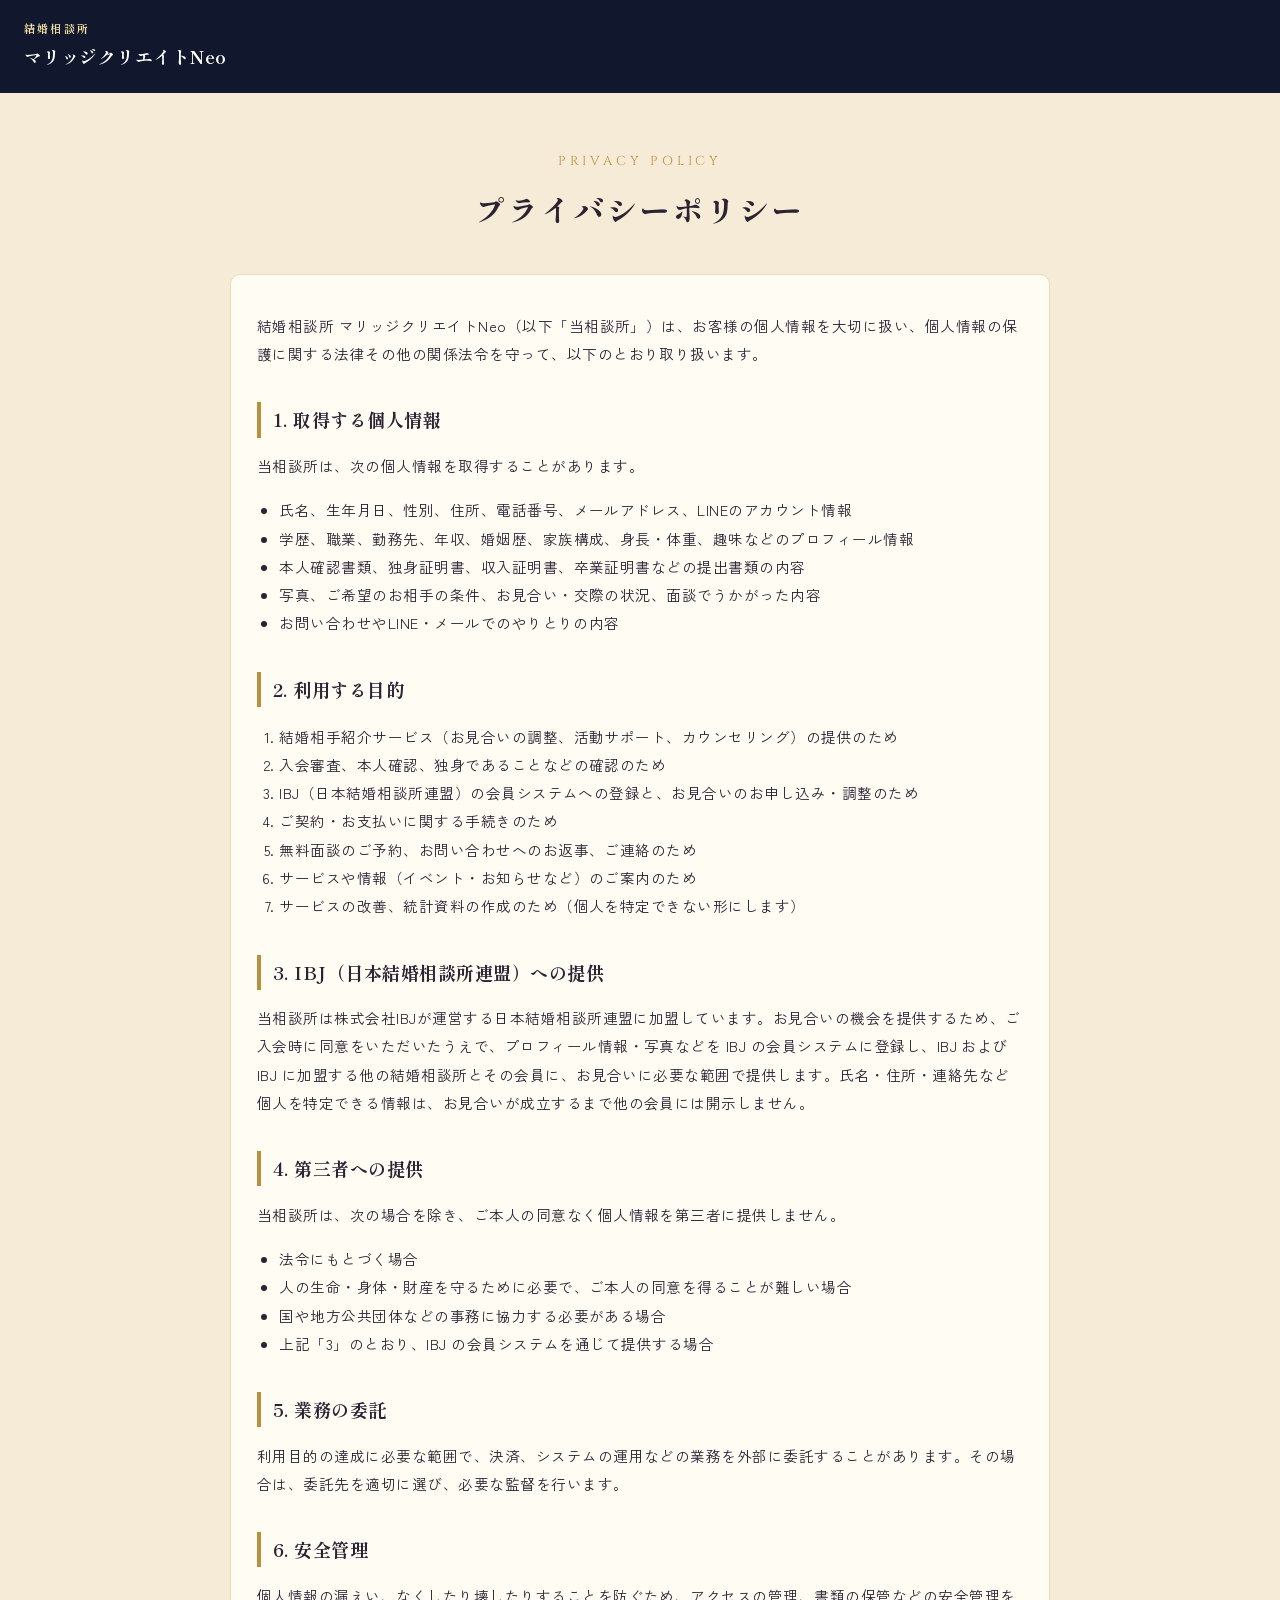
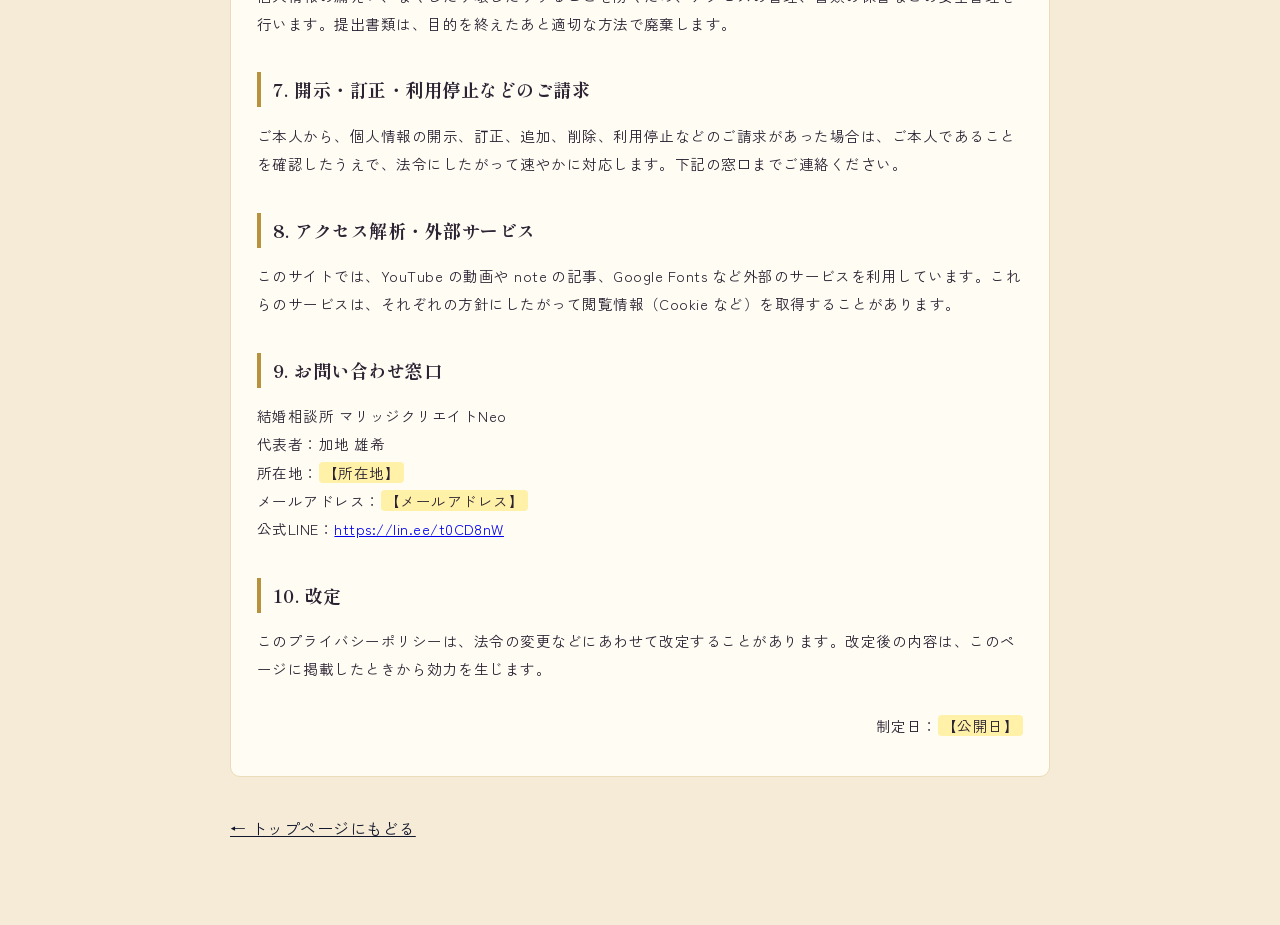
==== privacy.html @ bcfe0b39 "Privacy policy, OG tags, auto note list Co-Authored-By: Claude Opus 5.5 <noreply@anthropic.com>" ====
<!doctype html>
<html lang="ja">
<head>
<meta charset="utf-8">
<meta name="viewport" content="width=device-width, initial-scale=1">
<title>プライバシーポリシー｜結婚相談所 マリッジクリエイトNeo</title>
<meta name="robots" content="noindex">
<link rel="icon" href="img/rpg/fuku_sage.png">
<link rel="preconnect" href="https://fonts.googleapis.com">
<link rel="preconnect" href="https://fonts.gstatic.com" crossorigin>
<link href="https://fonts.googleapis.com/css2?family=Cinzel:wght@700&family=Shippori+Mincho:wght@700;800&family=Zen+Kaku+Gothic+New:wght@400;700&display=swap" rel="stylesheet">
<style>
body{margin:0;background:#F5EBD6;color:#2B2232;font-family:"Zen Kaku Gothic New",sans-serif;line-height:1.95;letter-spacing:.03em}
header{background:#11172C;color:#fff;padding:18px 24px}
header a{color:#fff;text-decoration:none;font-family:"Shippori Mincho",serif;font-weight:700;font-size:18px}
header small{display:block;font-size:11px;color:#F7E3A8;letter-spacing:.2em}
main{max-width:820px;margin:0 auto;padding:56px 24px 80px}
.en{font-family:Cinzel,serif;color:#B8913F;letter-spacing:.3em;font-size:13px;text-align:center}
h1{font-family:"Shippori Mincho",serif;font-weight:800;text-align:center;font-size:30px;margin:6px 0 36px;letter-spacing:.1em}
h2{font-family:"Shippori Mincho",serif;font-size:18px;margin:34px 0 8px;padding-left:12px;border-left:4px solid #B8913F}
p,li{font-size:14.5px}
ol,ul{padding-left:1.4em}
.box{background:#FFFCF4;border:1px solid #EADBB9;border-radius:10px;padding:22px 26px}
.tbd{background:#FFF1A8;border-radius:4px;padding:0 4px}
.back{display:inline-block;margin-top:36px;color:#11172C}
</style>
</head>
<body>
<header><a href="./"><small>結婚相談所</small>マリッジクリエイトNeo</a></header>
<main>
  <div class="en">PRIVACY POLICY</div>
  <h1>プライバシーポリシー</h1>
  <div class="box">
  <p>結婚相談所 マリッジクリエイトNeo（以下「当相談所」）は、お客様の個人情報を大切に扱い、個人情報の保護に関する法律その他の関係法令を守って、以下のとおり取り扱います。</p>

  <h2>1. 取得する個人情報</h2>
  <p>当相談所は、次の個人情報を取得することがあります。</p>
  <ul>
    <li>氏名、生年月日、性別、住所、電話番号、メールアドレス、LINEのアカウント情報</li>
    <li>学歴、職業、勤務先、年収、婚姻歴、家族構成、身長・体重、趣味などのプロフィール情報</li>
    <li>本人確認書類、独身証明書、収入証明書、卒業証明書などの提出書類の内容</li>
    <li>写真、ご希望のお相手の条件、お見合い・交際の状況、面談でうかがった内容</li>
    <li>お問い合わせやLINE・メールでのやりとりの内容</li>
  </ul>

  <h2>2. 利用する目的</h2>
  <ol>
    <li>結婚相手紹介サービス（お見合いの調整、活動サポート、カウンセリング）の提供のため</li>
    <li>入会審査、本人確認、独身であることなどの確認のため</li>
    <li>IBJ（日本結婚相談所連盟）の会員システムへの登録と、お見合いのお申し込み・調整のため</li>
    <li>ご契約・お支払いに関する手続きのため</li>
    <li>無料面談のご予約、お問い合わせへのお返事、ご連絡のため</li>
    <li>サービスや情報（イベント・お知らせなど）のご案内のため</li>
    <li>サービスの改善、統計資料の作成のため（個人を特定できない形にします）</li>
  </ol>

  <h2>3. IBJ（日本結婚相談所連盟）への提供</h2>
  <p>当相談所は株式会社IBJが運営する日本結婚相談所連盟に加盟しています。お見合いの機会を提供するため、ご入会時に同意をいただいたうえで、プロフィール情報・写真などを IBJ の会員システムに登録し、IBJ および IBJ に加盟する他の結婚相談所とその会員に、お見合いに必要な範囲で提供します。氏名・住所・連絡先など個人を特定できる情報は、お見合いが成立するまで他の会員には開示しません。</p>

  <h2>4. 第三者への提供</h2>
  <p>当相談所は、次の場合を除き、ご本人の同意なく個人情報を第三者に提供しません。</p>
  <ul>
    <li>法令にもとづく場合</li>
    <li>人の生命・身体・財産を守るために必要で、ご本人の同意を得ることが難しい場合</li>
    <li>国や地方公共団体などの事務に協力する必要がある場合</li>
    <li>上記「3」のとおり、IBJ の会員システムを通じて提供する場合</li>
  </ul>

  <h2>5. 業務の委託</h2>
  <p>利用目的の達成に必要な範囲で、決済、システムの運用などの業務を外部に委託することがあります。その場合は、委託先を適切に選び、必要な監督を行います。</p>

  <h2>6. 安全管理</h2>
  <p>個人情報の漏えい、なくしたり壊したりすることを防ぐため、アクセスの管理、書類の保管などの安全管理を行います。提出書類は、目的を終えたあと適切な方法で廃棄します。</p>

  <h2>7. 開示・訂正・利用停止などのご請求</h2>
  <p>ご本人から、個人情報の開示、訂正、追加、削除、利用停止などのご請求があった場合は、ご本人であることを確認したうえで、法令にしたがって速やかに対応します。下記の窓口までご連絡ください。</p>

  <h2>8. アクセス解析・外部サービス</h2>
  <p>このサイトでは、YouTube の動画や note の記事、Google Fonts など外部のサービスを利用しています。これらのサービスは、それぞれの方針にしたがって閲覧情報（Cookie など）を取得することがあります。</p>

  <h2>9. お問い合わせ窓口</h2>
  <p>結婚相談所 マリッジクリエイトNeo<br>
  代表者：加地 雄希<br>
  所在地：<span class="tbd">【所在地】</span><br>
  メールアドレス：<span class="tbd">【メールアドレス】</span><br>
  公式LINE：<a href="https://lin.ee/t0CD8nW" target="_blank" rel="noopener">https://lin.ee/t0CD8nW</a></p>

  <h2>10. 改定</h2>
  <p>このプライバシーポリシーは、法令の変更などにあわせて改定することがあります。改定後の内容は、このページに掲載したときから効力を生じます。</p>
  <p style="text-align:right;margin-top:28px">制定日：<span class="tbd">【公開日】</span></p>
  </div>
  <a class="back" href="./">← トップページにもどる</a>
</main>
</body>
</html>
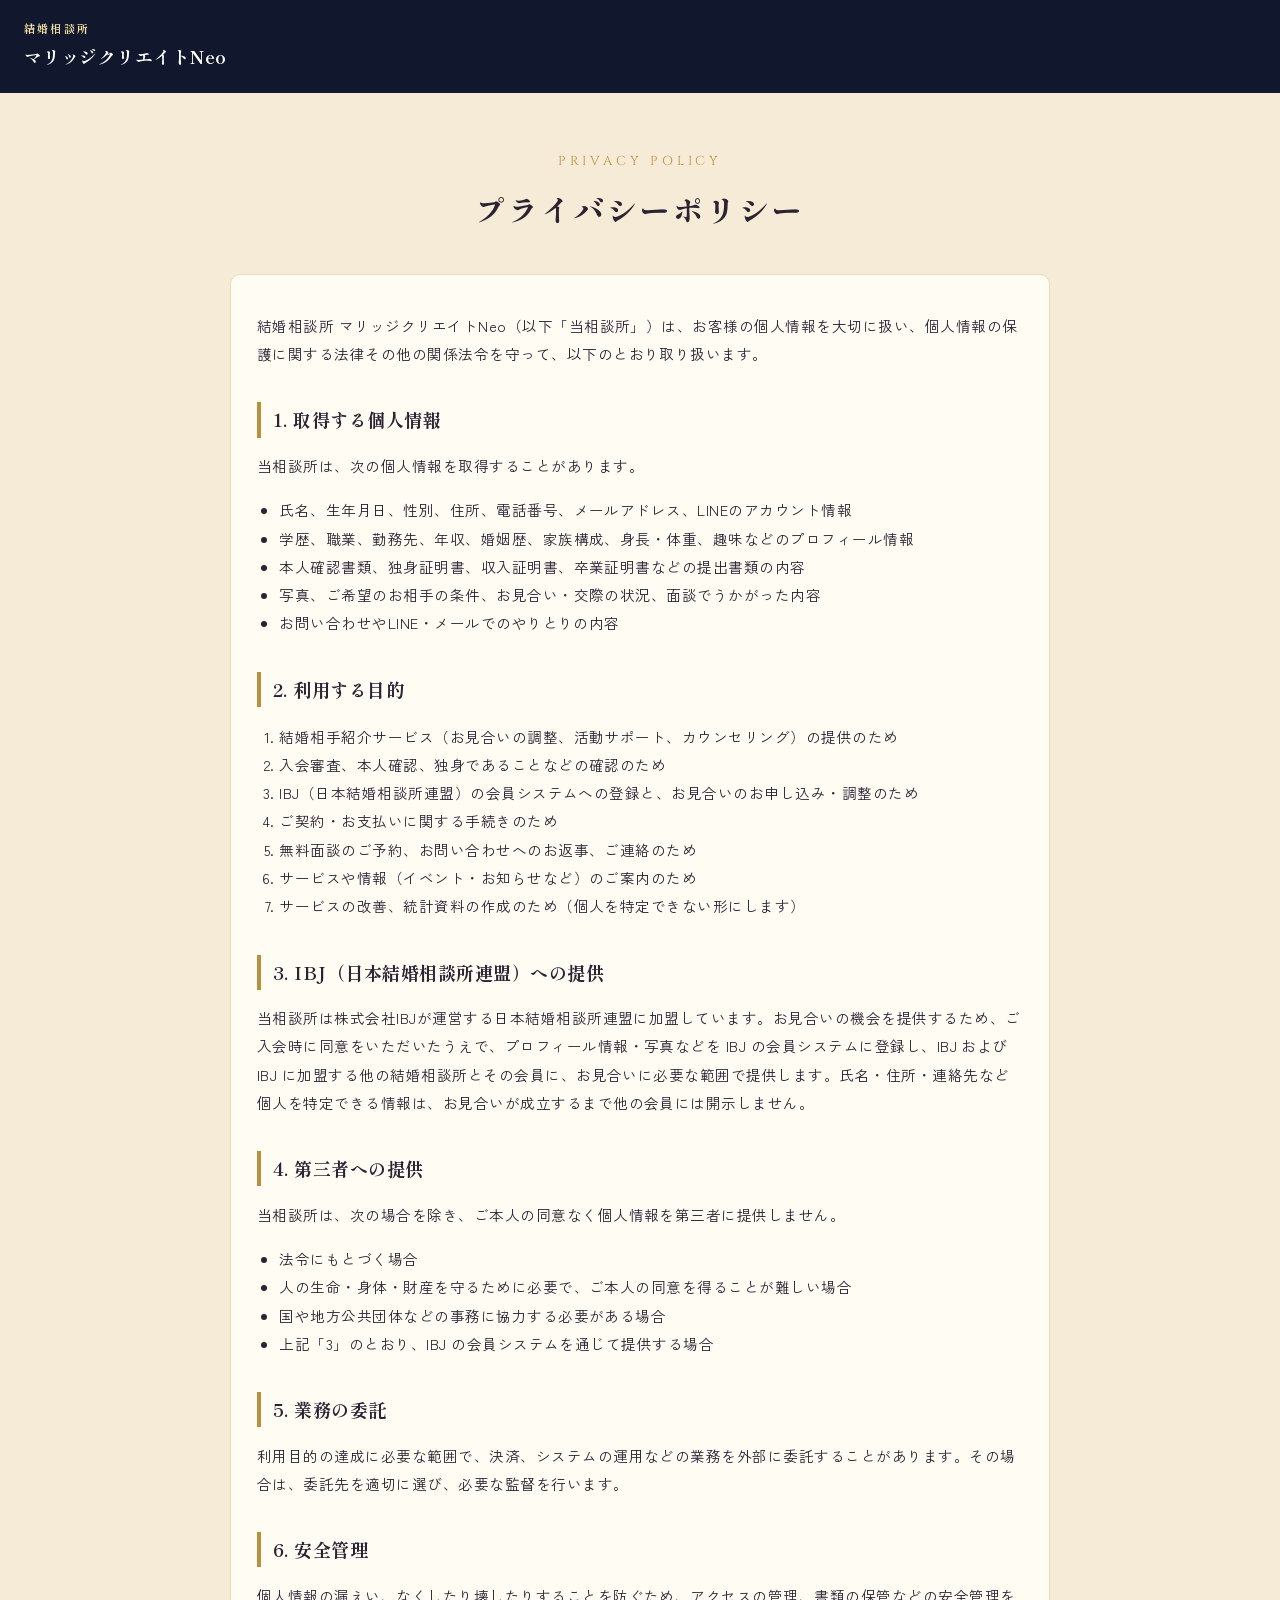
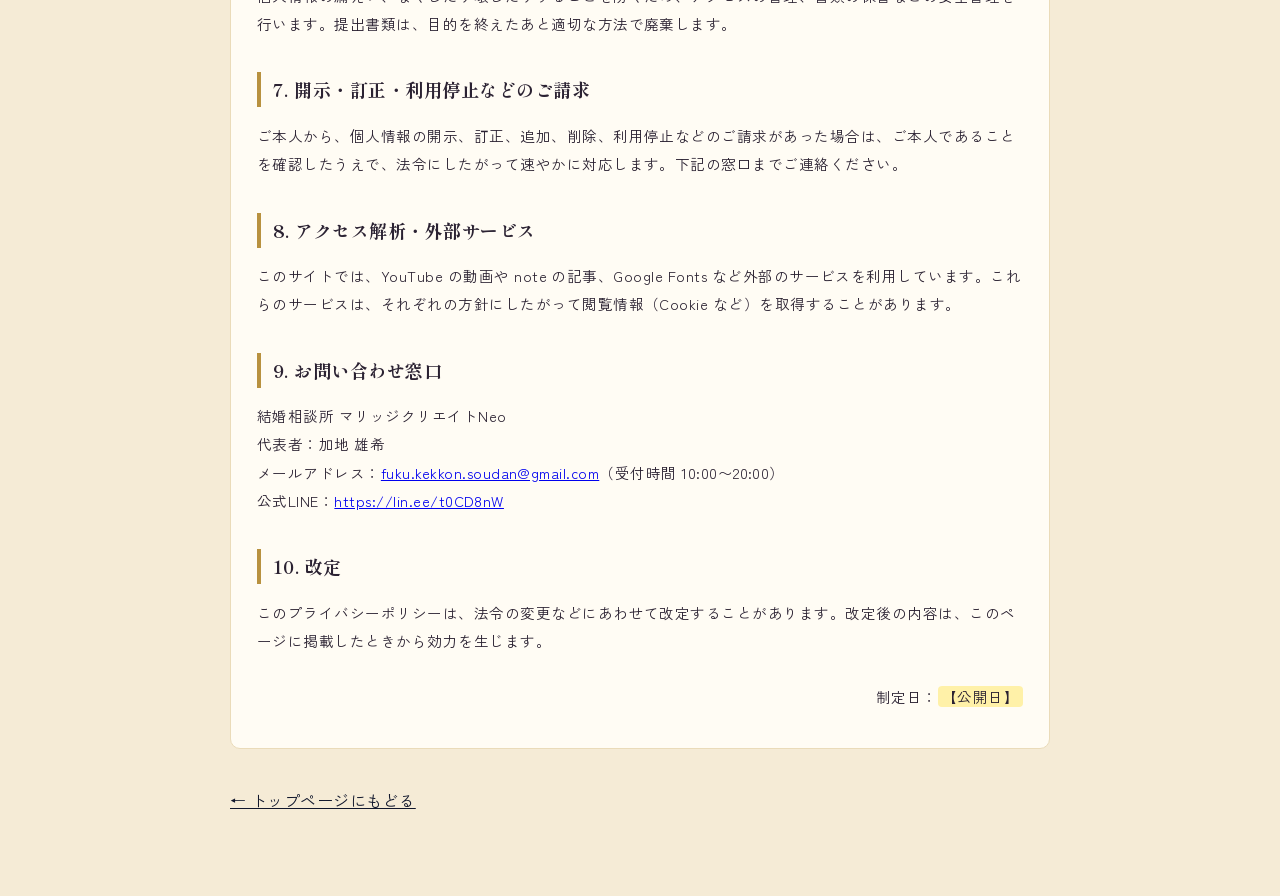
==== commit 21c66c5f: "Fill legal info Co-Authored-By: Claude Opus 5.5 <noreply@anthropic.com>" ====
--- a/privacy.html
+++ b/privacy.html
@@ -81,8 +81,7 @@
   <h2>9. お問い合わせ窓口</h2>
   <p>結婚相談所 マリッジクリエイトNeo<br>
   代表者：加地 雄希<br>
-  所在地：<span class="tbd">【所在地】</span><br>
-  メールアドレス：<span class="tbd">【メールアドレス】</span><br>
+  メールアドレス：<a href="mailto:fuku.kekkon.soudan@gmail.com">fuku.kekkon.soudan@gmail.com</a>（受付時間 10:00〜20:00）<br>
   公式LINE：<a href="https://lin.ee/t0CD8nW" target="_blank" rel="noopener">https://lin.ee/t0CD8nW</a></p>
 
   <h2>10. 改定</h2>
